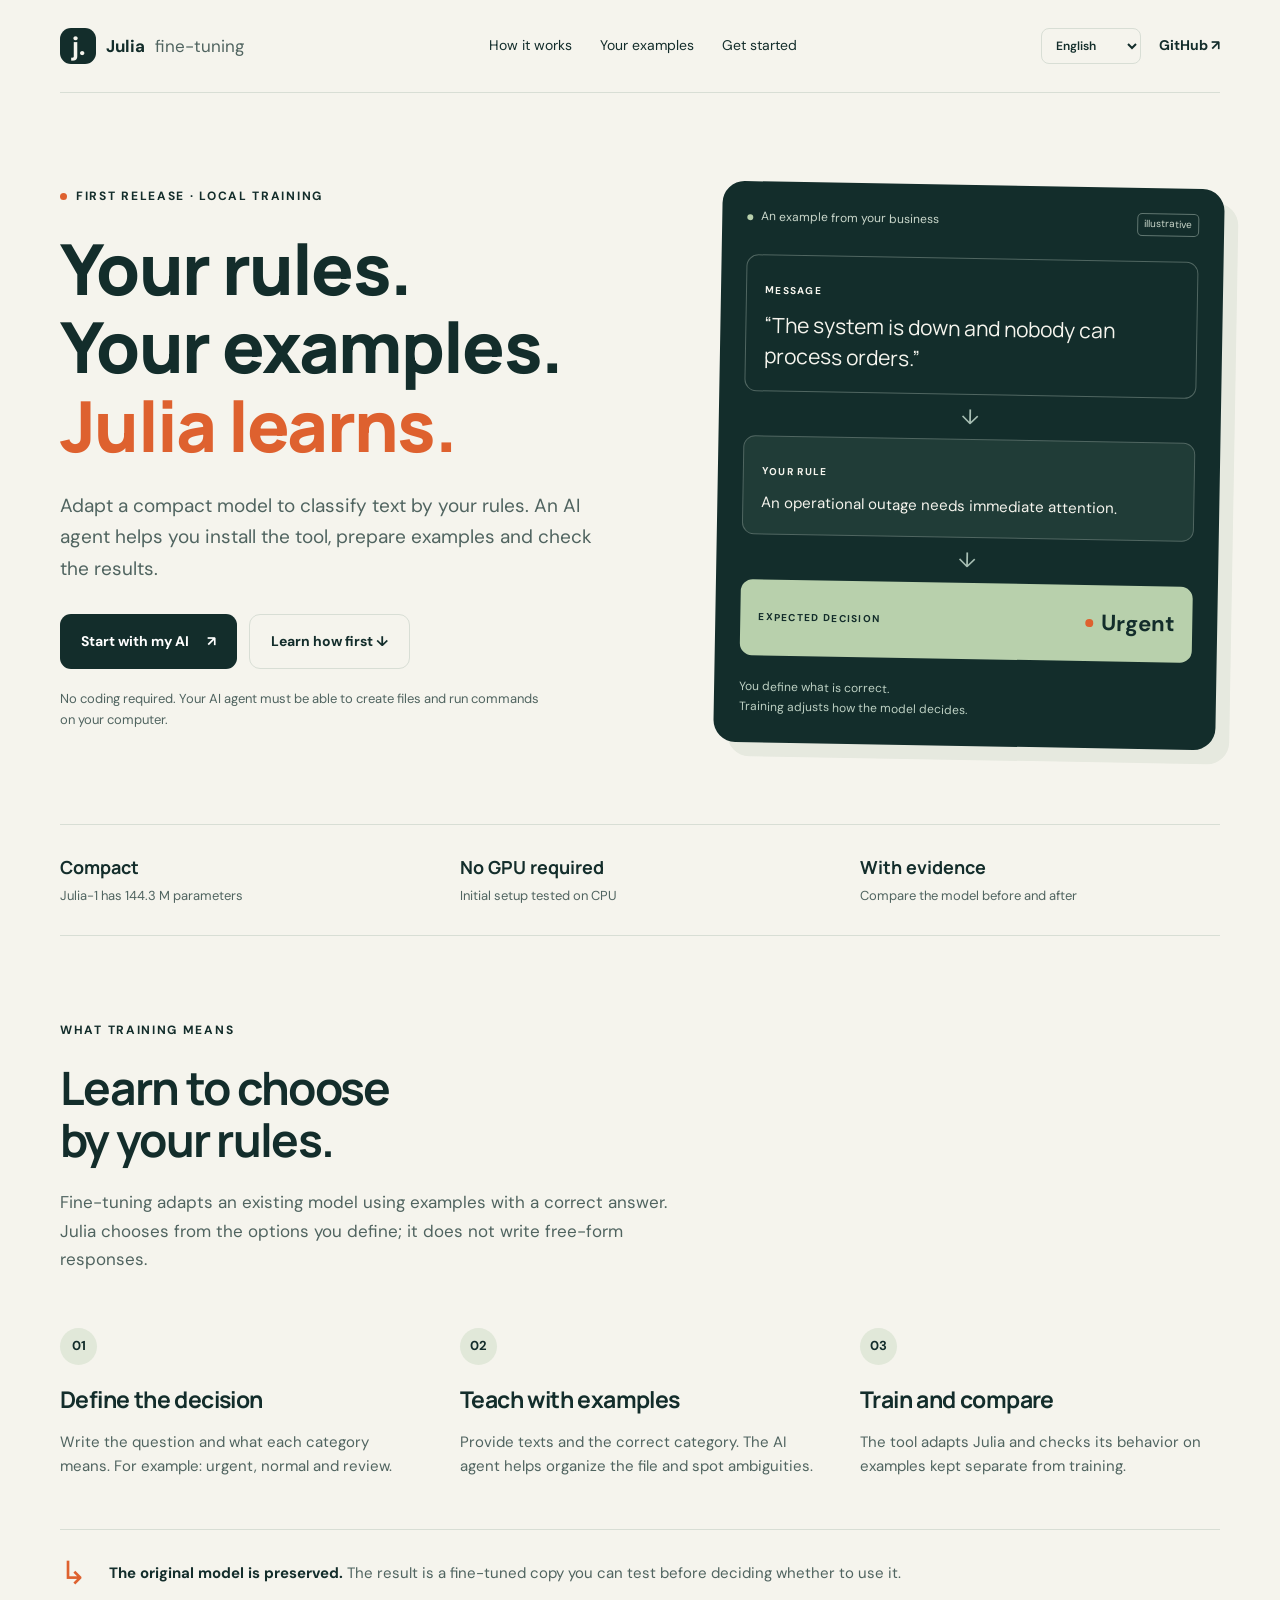
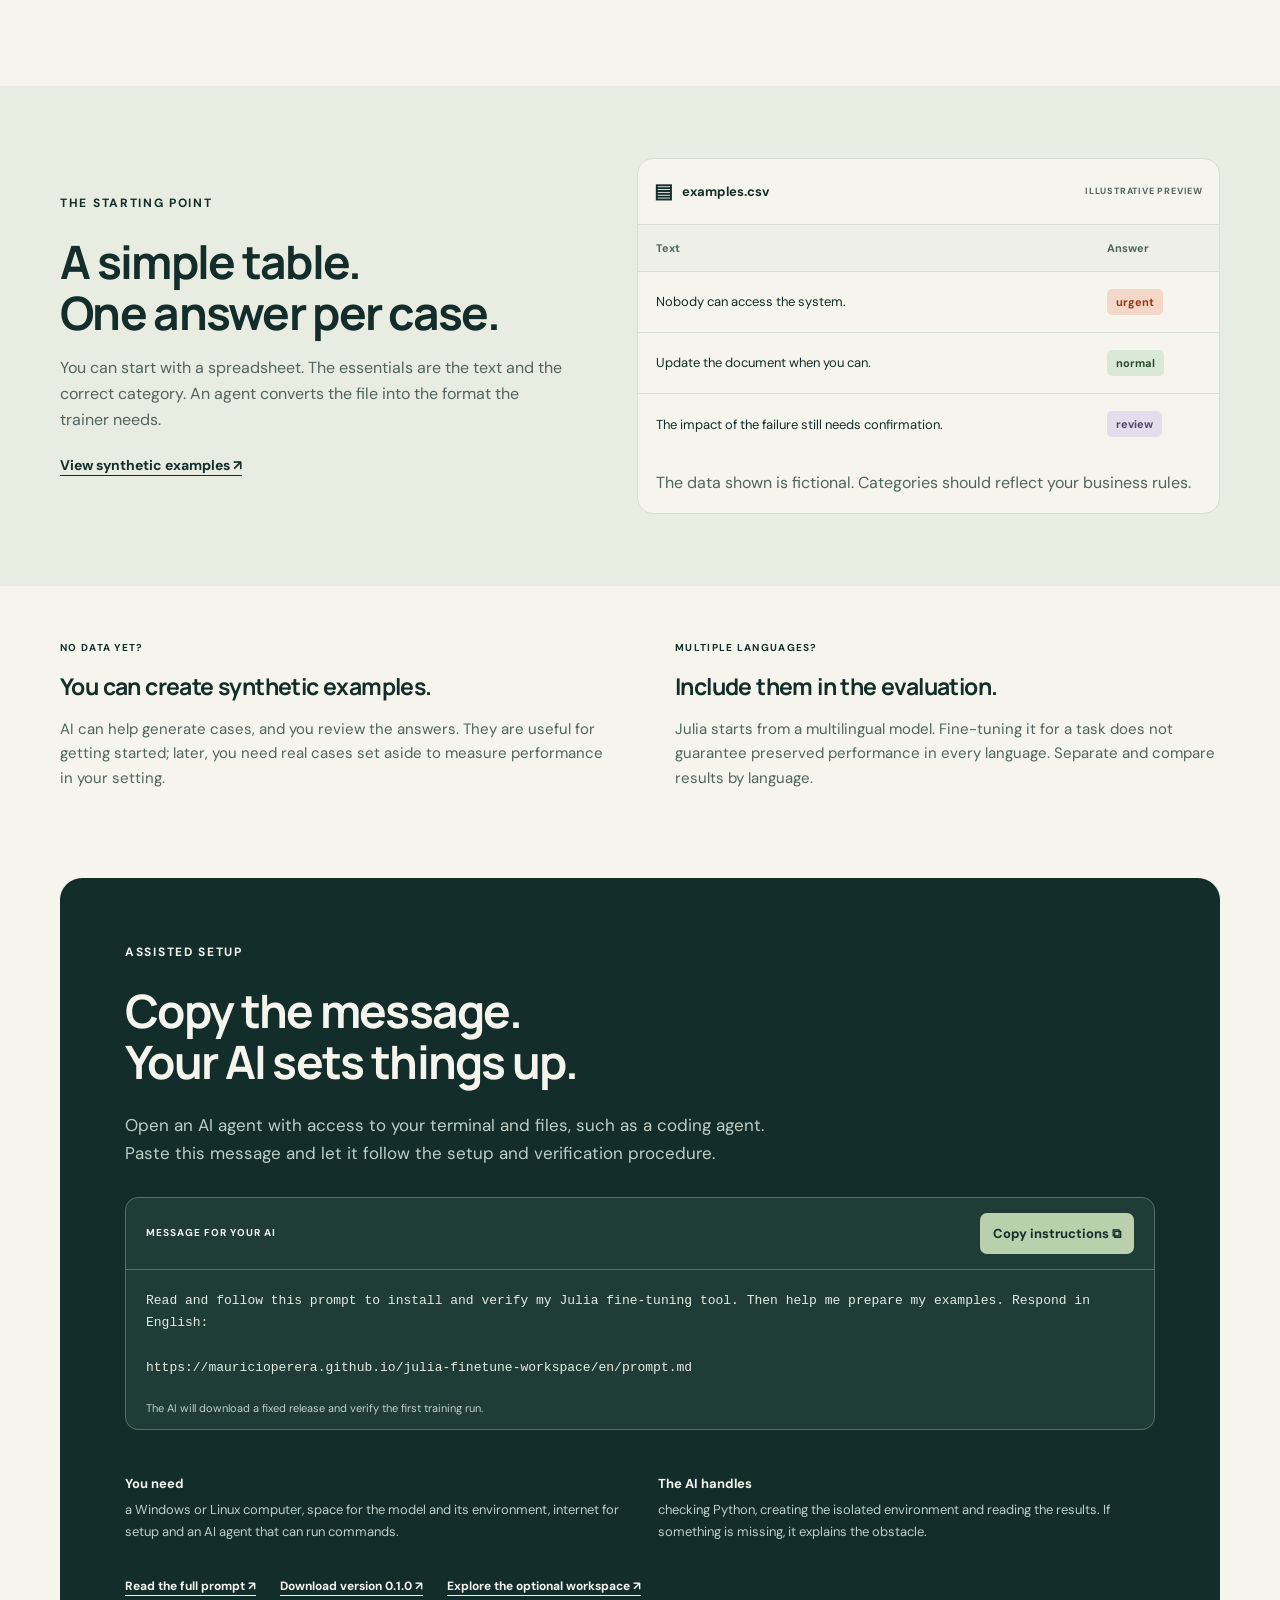
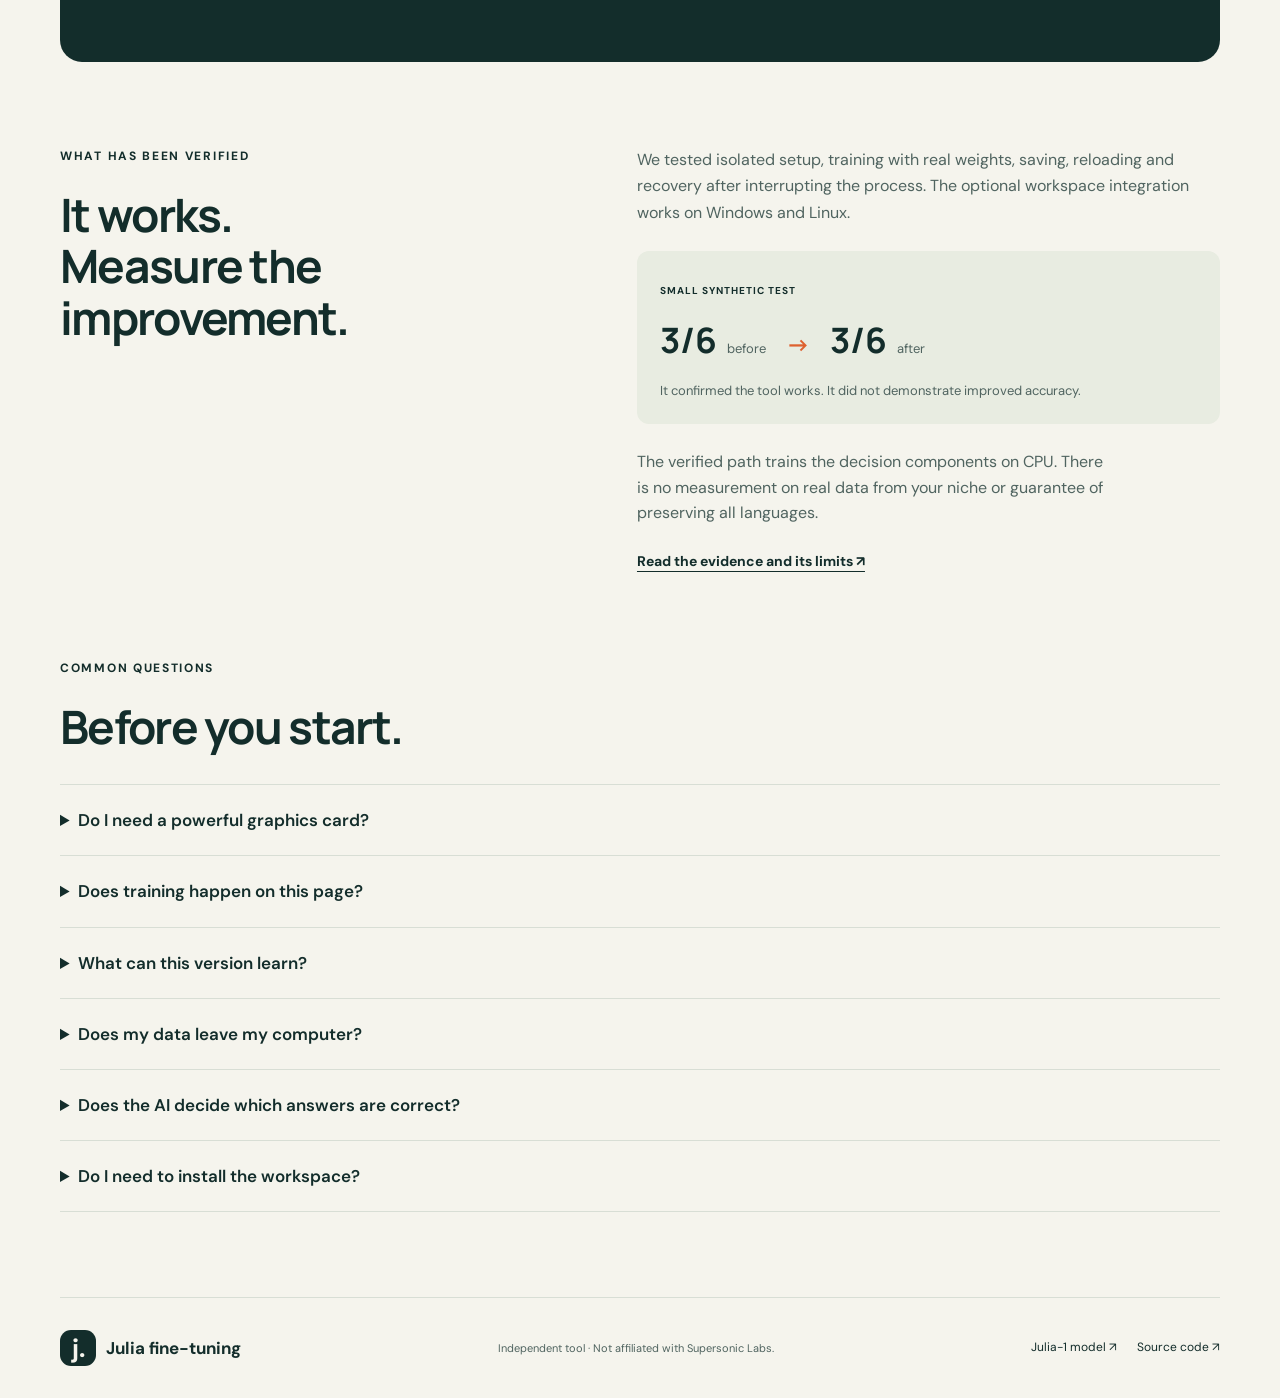
==== docs/en/index.html @ d07cdce4 "Add Spanish English and Portuguese guides" ====
<!doctype html>
<html lang="en">
<head>
  <meta charset="utf-8">
  <meta name="viewport" content="width=device-width,initial-scale=1">
  <meta name="description" content="Adapt Julia to your decisions with examples and AI assistance. A local fine-tuning tool for people without coding knowledge.">
  <meta name="theme-color" content="#132d2b">
  <meta property="og:title" content="Julia · teach your rules">
  <meta property="og:description" content="From your examples to a decision model. AI-assisted setup, local training and verifiable results.">
  <title>Julia Fine-tuning · Teach your rules</title>
  <link rel="stylesheet" href="../styles.css">
  <script src="../script.js" defer></script>
  <link rel="canonical" href="https://mauricioperera.github.io/julia-finetune-workspace/en/">
  <link rel="alternate" hreflang="es" href="https://mauricioperera.github.io/julia-finetune-workspace/">
  <link rel="alternate" hreflang="en" href="https://mauricioperera.github.io/julia-finetune-workspace/en/">
  <link rel="alternate" hreflang="pt" href="https://mauricioperera.github.io/julia-finetune-workspace/pt/">
  <link rel="alternate" hreflang="x-default" href="https://mauricioperera.github.io/julia-finetune-workspace/">
</head>
<body>
  <a class="skip" href="#contenido">Skip to content</a>
  <header class="shell topbar">
    <a class="brand" href="#"><span class="mark" aria-hidden="true">j.</span>Julia <span class="brand-sub">fine-tuning</span></a>
    <nav aria-label="Main navigation"><a href="#como">How it works</a><a href="#ejemplos">Your examples</a><a href="#empezar">Get started</a></nav>
    <div class="header-tools"><select class="language-switch" aria-label="Language"><option value="../">Español</option><option value="./" selected>English</option><option value="../pt/">Português</option></select><a class="repo" href="https://github.com/MauricioPerera/julia-finetune-workspace">GitHub ↗</a></div>
  </header>
  <main id="contenido">
    <section class="hero shell">
      <div class="hero-copy">
        <p class="eyebrow"><span></span> First release · local training</p>
        <h1>Your rules.<br>Your examples.<br><em>Julia learns.</em></h1>
        <p class="intro">Adapt a compact model to classify text by your rules. An AI agent helps you install the tool, prepare examples and check the results.</p>
        <div class="actions"><a class="button primary" href="#empezar">Start with my AI <span>↗</span></a><a class="button secondary" href="#como">Learn how first ↓</a></div>
        <p class="small-note">No coding required. Your AI agent must be able to create files and run commands on your computer.</p>
      </div>
      <div class="demo" aria-label="Illustrative classification example">
        <div class="demo-header"><span class="dot"></span> An example from your business <span class="tag">illustrative</span></div>
        <div class="message"><span class="mini-label">MESSAGE</span><p>“The system is down and nobody can process orders.”</p></div>
        <div class="connector" aria-hidden="true">↓</div>
        <div class="criteria"><span class="mini-label">YOUR RULE</span><p>An operational outage needs immediate attention.</p></div>
        <div class="connector" aria-hidden="true">↓</div>
        <div class="decision"><span class="mini-label">EXPECTED DECISION</span><strong><span></span>Urgent</strong></div>
        <div class="demo-footer">You define what is correct.<br>Training adjusts how the model decides.</div>
      </div>
    </section>
    <section class="factbar shell" aria-label="Features"><div><strong>Compact</strong><span>Julia-1 has 144.3 M parameters</span></div><div><strong>No GPU required</strong><span>Initial setup tested on CPU</span></div><div><strong>With evidence</strong><span>Compare the model before and after</span></div></section>
    <section class="section shell" id="como">
      <div class="section-heading"><p class="eyebrow">WHAT TRAINING MEANS</p><h2>Learn to choose<br>by your rules.</h2><p>Fine-tuning adapts an existing model using examples with a correct answer. Julia chooses from the options you define; it does not write free-form responses.</p></div>
      <div class="steps"><article><span class="step">01</span><h3>Define the decision</h3><p>Write the question and what each category means. For example: urgent, normal and review.</p></article><article><span class="step">02</span><h3>Teach with examples</h3><p>Provide texts and the correct category. The AI agent helps organize the file and spot ambiguities.</p></article><article><span class="step">03</span><h3>Train and compare</h3><p>The tool adapts Julia and checks its behavior on examples kept separate from training.</p></article></div>
      <div class="callout"><span aria-hidden="true">↳</span><p><strong>The original model is preserved.</strong> The result is a fine-tuned copy you can test before deciding whether to use it.</p></div>
    </section>
    <section class="dataset-section" id="ejemplos"><div class="shell dataset-grid">
      <div><p class="eyebrow">THE STARTING POINT</p><h2>A simple table.<br>One answer per case.</h2><p>You can start with a spreadsheet. The essentials are the text and the correct category. An agent converts the file into the format the trainer needs.</p><a class="text-link" href="https://github.com/MauricioPerera/julia-finetune-workspace/blob/main/examples/synthetic.csv">View synthetic examples ↗</a></div>
      <div class="table-card"><div class="table-top"><span class="file-icon" aria-hidden="true">▤</span> examples.csv <span>ILLUSTRATIVE PREVIEW</span></div><div class="table-scroll"><table><caption class="sr-only">Fictional examples and expected categories</caption><thead><tr><th scope="col">Text</th><th scope="col">Answer</th></tr></thead><tbody><tr><td>Nobody can access the system.</td><td><span class="pill urgent">urgent</span></td></tr><tr><td>Update the document when you can.</td><td><span class="pill normal">normal</span></td></tr><tr><td>The impact of the failure still needs confirmation.</td><td><span class="pill review">review</span></td></tr></tbody></table></div><p>The data shown is fictional. Categories should reflect your business rules.</p></div>
    </div></section>
    <section class="section shell data-details"><article><span class="mini-label">NO DATA YET?</span><h3>You can create synthetic examples.</h3><p>AI can help generate cases, and you review the answers. They are useful for getting started; later, you need real cases set aside to measure performance in your setting.</p></article><article><span class="mini-label">MULTIPLE LANGUAGES?</span><h3>Include them in the evaluation.</h3><p>Julia starts from a multilingual model. Fine-tuning it for a task does not guarantee preserved performance in every language. Separate and compare results by language.</p></article></section>
    <section class="start-section shell" id="empezar">
      <div class="section-heading"><p class="eyebrow">ASSISTED SETUP</p><h2>Copy the message.<br>Your AI sets things up.</h2><p>Open an AI agent with access to your terminal and files, such as a coding agent. Paste this message and let it follow the setup and verification procedure.</p></div>
      <div class="prompt-card"><div class="prompt-top"><span>MESSAGE FOR YOUR AI</span><button id="copy-prompt" type="button">Copy instructions <span aria-hidden="true">⧉</span></button></div><pre id="agent-prompt">Read and follow this prompt to install and verify my Julia fine-tuning tool. Then help me prepare my examples. Respond in English:

https://mauricioperera.github.io/julia-finetune-workspace/en/prompt.md</pre><p id="copy-status" role="status" aria-live="polite">The AI will download a fixed release and verify the first training run.</p></div>
      <div class="requirements"><p><strong>You need</strong> a Windows or Linux computer, space for the model and its environment, internet for setup and an AI agent that can run commands.</p><p><strong>The AI handles</strong> checking Python, creating the isolated environment and reading the results. If something is missing, it explains the obstacle.</p></div>
      <div class="start-links"><a class="text-link" href="prompt.md">Read the full prompt ↗</a><a class="text-link" href="https://github.com/MauricioPerera/julia-finetune-workspace/releases/tag/v0.1.0">Download version 0.1.0 ↗</a><a class="text-link" href="https://mauricioperera.github.io/portable-agent-workspace-template/">Explore the optional workspace ↗</a></div>
    </section>
    <section class="section shell evidence-section">
      <div><p class="eyebrow">WHAT HAS BEEN VERIFIED</p><h2>It works.<br>Measure the improvement.</h2></div>
      <div class="evidence-copy"><p>We tested isolated setup, training with real weights, saving, reloading and recovery after interrupting the process. The optional workspace integration works on Windows and Linux.</p><div class="result"><span>SMALL SYNTHETIC TEST</span><strong>3/6 <small>before</small><span aria-hidden="true">→</span>3/6 <small>after</small></strong><p>It confirmed the tool works. It did not demonstrate improved accuracy.</p></div><p class="small-note">The verified path trains the decision components on CPU. There is no measurement on real data from your niche or guarantee of preserving all languages.</p><a class="text-link" href="verification.md">Read the evidence and its limits ↗</a></div>
    </section>
    <section class="section shell faq"><p class="eyebrow">COMMON QUESTIONS</p><h2>Before you start.</h2><details><summary>Do I need a powerful graphics card?</summary><p>Not for the initial setup: CPU training has been tested. Time and memory requirements depend on dataset size and text length. The agent will check the available resources.</p></details><details><summary>Does training happen on this page?</summary><p>No. This page explains the process and provides instructions. Training runs on your computer using Python and PyTorch.</p></details><details><summary>What can this version learn?</summary><p>Selection decisions: classifying text into categories you define, such as priority or the responsible department. It does not turn Julia into a chatbot or add free-form text generation.</p></details><details><summary>Does my data leave my computer?</summary><p>The trainer runs locally and does not send examples to a training API. If your AI assistant is an external service and you give it file access, how that data is handled depends on that service.</p></details><details><summary>Does the AI decide which answers are correct?</summary><p>It can suggest examples and flag inconsistencies. Rules and labels must reflect your decisions. An invented or ambiguous answer can teach the wrong behavior.</p></details><details><summary>Do I need to install the workspace?</summary><p>It is optional. The tool works on its own. The workspace stores instructions, procedures and evidence so another AI session can continue the work.</p></details></section>
  </main>
  <footer class="shell"><a class="brand" href="#"><span class="mark" aria-hidden="true">j.</span>Julia fine-tuning</a><p>Independent tool · Not affiliated with Supersonic Labs.</p><div><a href="https://huggingface.co/SupersonicLabs/Julia-1">Julia-1 model ↗</a><a href="https://github.com/MauricioPerera/julia-finetune-workspace">Source code ↗</a></div></footer>
</body>
</html>
---- docs/styles.css ----
@import url('https://fonts.googleapis.com/css2?family=DM+Sans:wght@400;500;600;700&family=Manrope:wght@400;500;600;700;800&display=swap');
:root{--paper:#f5f4ed;--ink:#132d2b;--muted:#506460;--line:#d8ded5;--orange:#de612f;--green:#b8d0ac;--white:#fff;--radius:22px}*{box-sizing:border-box}html{scroll-behavior:smooth;scroll-padding-top:30px}body{margin:0;background:var(--paper);color:var(--ink);font-family:'DM Sans',sans-serif;font-size:17px;line-height:1.65}a{color:inherit}button{font:inherit}.shell{width:min(1160px,calc(100% - 64px));margin-inline:auto}.topbar{display:flex;align-items:center;justify-content:space-between;padding:28px 0;border-bottom:1px solid var(--line);gap:20px}.brand{display:flex;align-items:center;gap:10px;font-weight:700;text-decoration:none;white-space:nowrap}.mark{display:grid;place-items:center;width:36px;height:36px;background:var(--ink);color:var(--paper);border-radius:11px;font-size:26px;line-height:1}.brand-sub{font-weight:400;color:var(--muted)}nav{display:flex;gap:28px;font-size:14px}nav a,.repo,footer a{text-decoration:none}.repo{font-size:14px;font-weight:700}a:hover{text-decoration:underline}.hero{display:grid;grid-template-columns:1.15fr 1fr;gap:80px;align-items:center;padding:92px 0 78px}.eyebrow{font-size:12px;font-weight:700;letter-spacing:1.7px;text-transform:uppercase;display:flex;align-items:center;gap:9px;margin:0 0 22px}.eyebrow span{height:7px;width:7px;border-radius:50%;background:var(--orange)}h1,h2,h3{font-family:'Manrope',sans-serif;letter-spacing:-1.7px;line-height:1.12;margin:0}h1{font-size:clamp(44px,5.5vw,72px);font-weight:800}h1 em{font-style:normal;color:var(--orange)}h2{font-size:clamp(32px,4vw,46px);font-weight:700}h3{font-size:23px;letter-spacing:-.6px;line-height:1.3}.intro{font-size:19px;max-width:550px;color:var(--muted);margin:25px 0 30px}.actions{display:flex;gap:12px;flex-wrap:wrap}.button{display:flex;align-items:center;justify-content:center;gap:18px;padding:15px 21px;border-radius:11px;text-decoration:none;font-size:14px;font-weight:700}.button:hover{text-decoration:none;transform:translateY(-2px)}.primary{background:var(--ink);color:var(--white)}.secondary{border:1px solid var(--line)}.small-note{font-size:13px;line-height:1.6;color:var(--muted);max-width:480px;margin-top:20px}.demo{background:var(--ink);color:var(--paper);padding:25px;border-radius:var(--radius);box-shadow:14px 14px 0 #e6e9df;transform:rotate(1deg)}.demo-header{display:flex;align-items:center;gap:8px;font-size:12px;color:#cad7cb;margin-bottom:25px}.dot{height:6px;width:6px;background:var(--green);border-radius:50%}.tag{margin-left:auto;border:1px solid #607670;border-radius:5px;padding:2px 6px;font-size:10px}.message,.criteria{border:1px solid #506661;border-radius:12px;padding:18px}.message p,.criteria p{margin:8px 0 0}.message p{font-family:Manrope,sans-serif;font-size:21px;line-height:1.5}.criteria{background:#203c37}.criteria p{font-size:15px}.mini-label{font-size:10px;font-weight:700;letter-spacing:1.3px}.connector{font-size:21px;text-align:center;padding:5px;color:#a8bfb4}.decision{display:flex;align-items:center;justify-content:space-between;background:var(--green);color:var(--ink);border-radius:12px;padding:20px 18px}.decision strong{display:flex;align-items:center;gap:8px;font-size:22px}.decision strong span{width:8px;height:8px;background:var(--orange);border-radius:50%}.demo-footer{font-size:12px;color:#bdd0c3;margin:22px 0 0;line-height:1.65}.factbar{border-block:1px solid var(--line);display:grid;grid-template-columns:repeat(3,1fr);padding:28px 0;gap:40px}.factbar strong,.factbar span{display:block}.factbar strong{font-family:Manrope,sans-serif;font-size:18px}.factbar span{color:var(--muted);font-size:13px;margin-top:3px}.section{padding:85px 0}.section-heading{max-width:640px}.section-heading>p:not(.eyebrow){color:var(--muted);margin:23px 0 0}.steps{display:grid;grid-template-columns:repeat(3,1fr);gap:40px;margin-top:55px}.step{font-size:13px;background:#e1e8d9;border-radius:50%;width:37px;height:37px;display:grid;place-items:center;margin-bottom:20px;font-weight:700}.steps p{font-size:15px;color:var(--muted)}.callout{border-top:1px solid var(--line);display:flex;align-items:center;gap:22px;margin-top:35px;padding-top:16px;font-size:15px}.callout>span{font-size:32px;color:var(--orange)}.callout p{color:var(--muted)}.callout strong{color:var(--ink)}.dataset-section{background:#e8ece1;padding:72px 0}.dataset-grid{display:grid;grid-template-columns:1fr 1.15fr;gap:70px;align-items:center}.dataset-grid>div>p:not(.eyebrow){font-size:16px;color:var(--muted)}.text-link{font-size:14px;font-weight:700;text-underline-offset:5px}.table-card{background:var(--paper);border:1px solid var(--line);border-radius:16px;overflow:hidden}.table-top{display:flex;align-items:center;gap:9px;border-bottom:1px solid var(--line);padding:16px;font-size:13px;font-weight:700}.table-top>span:last-child{margin-left:auto;font-size:9px;letter-spacing:.8px;color:var(--muted)}.file-icon{font-size:20px}.table-scroll{overflow:auto}table{border-collapse:collapse;width:100%;font-size:13px;text-align:left}th{color:var(--muted);font-size:11px;padding:14px 18px;background:#eef0e7}td{padding:17px 18px;border-top:1px solid var(--line)}.pill{padding:4px 9px;border-radius:5px;font-size:11px;font-weight:700;display:inline-block}.urgent{background:#f4d7c9;color:#913810}.normal{background:#dae9d6;color:#284b2d}.review{background:#e4ddee;color:#564368}.table-card>p{padding:0 18px;font-size:11px;color:var(--muted)}.data-details{display:grid;grid-template-columns:1fr 1fr;gap:70px;padding-top:45px;padding-bottom:72px}.data-details h3{margin-top:13px}.data-details p{font-size:15px;color:var(--muted)}.start-section{background:var(--ink);color:var(--paper);padding:65px;border-radius:var(--radius)}.start-section .section-heading>p:not(.eyebrow){color:#bdcfc5}.prompt-card{margin:30px 0;background:#203c37;border:1px solid #5a7065;border-radius:13px;overflow:hidden}.prompt-top{display:flex;justify-content:space-between;align-items:center;border-bottom:1px solid #5a7065;padding:15px 20px;gap:15px}.prompt-top>span{font-size:10px;font-weight:700;letter-spacing:1px}.prompt-top button{border:0;background:var(--green);color:var(--ink);padding:10px 13px;border-radius:7px;font-size:13px;font-weight:700;cursor:pointer}pre{white-space:pre-wrap;overflow-wrap:anywhere;font-size:13px;line-height:1.7;padding:20px;margin:0;color:#e2ece0}#copy-status{font-size:11px;color:#bfd0c4;padding:0 20px 12px;margin:0}.requirements{display:grid;grid-template-columns:1fr 1fr;gap:35px;font-size:13px;color:#bdcfc5}.requirements strong{color:var(--paper);display:block;margin-bottom:5px}.start-links{display:flex;gap:24px;flex-wrap:wrap;margin-top:22px}.start-links a{font-size:12px}.evidence-section{display:grid;grid-template-columns:1fr 1.15fr;gap:70px}.evidence-copy>p{margin:0 0 20px;color:var(--muted);font-size:16px}.result{background:#e8ece1;border-radius:12px;padding:23px;margin:25px 0}.result>span{font-size:10px;font-weight:700;letter-spacing:1px}.result strong{display:flex;align-items:baseline;gap:10px;font-family:Manrope,sans-serif;font-size:35px;margin:10px 0}.result small{font:13px 'DM Sans',sans-serif;color:var(--muted)}.result strong span{font-size:24px;color:var(--orange);margin:0 10px}.result p{font-size:13px;margin:0;color:var(--muted)}.faq{padding-top:0}.faq h2{margin-bottom:32px}.faq details{border-top:1px solid var(--line);padding:21px 0}.faq details:last-child{border-bottom:1px solid var(--line)}summary{cursor:pointer;font-size:17px;font-weight:600}details p{font-size:15px;color:var(--muted);max-width:800px;margin-bottom:0}footer{display:flex;justify-content:space-between;align-items:center;border-top:1px solid var(--line);gap:20px;padding:30px 0}footer p{font-size:11px;color:var(--muted)}footer>div{display:flex;gap:20px;font-size:12px}.skip{position:absolute;left:20px;top:-80px;background:var(--ink);color:white;padding:10px;z-index:10}.skip:focus{top:10px}.sr-only{position:absolute;width:1px;height:1px;padding:0;overflow:hidden;clip:rect(0,0,0,0);white-space:nowrap}a:focus-visible,button:focus-visible,summary:focus-visible{outline:3px solid var(--orange);outline-offset:5px}@media(max-width:900px){.hero{gap:40px}.brand-sub{display:none}nav{gap:15px}.start-section{padding:40px}.dataset-grid,.evidence-section{gap:35px}.hero{padding-top:65px}h1{font-size:54px}.demo{padding:20px}.message p{font-size:18px}}@media(max-width:650px){.shell{width:calc(100% - 36px)}.topbar{padding:20px 0}nav{display:none}.hero{grid-template-columns:1fr;gap:45px;padding:48px 0 52px}h1{font-size:54px}.intro{font-size:17px}.demo{transform:none;margin-right:8px}.factbar{gap:14px;grid-template-columns:1fr;padding:22px 0}.factbar div{display:flex;justify-content:space-between;gap:12px}.factbar strong{font-size:14px}.factbar span{font-size:11px;margin:0}.section{padding:55px 0}.steps{grid-template-columns:1fr;gap:24px;margin-top:35px}.steps article{display:grid;grid-template-columns:40px 1fr;gap:0 16px}.step{grid-row:span 2;margin:0}.steps h3{font-size:21px}.steps p{grid-column:2;margin:10px 0 0}.dataset-grid,.data-details,.evidence-section{grid-template-columns:1fr;gap:30px}.dataset-section{padding:45px 0}.data-details{padding:35px 0 48px}.start-section{padding:32px 22px}.requirements{grid-template-columns:1fr;gap:0}.prompt-top{align-items:flex-start;flex-direction:column}.prompt-top button{width:100%;text-align:center}.start-links{gap:15px}.evidence-section{padding:55px 0}.faq{padding-top:0}footer{align-items:flex-start;flex-direction:column;gap:12px}footer p{margin:0}.callout{align-items:flex-start}.callout>span{padding-top:10px}.small-note{font-size:12px}}@media(prefers-reduced-motion:reduce){html{scroll-behavior:auto}.button:hover{transform:none}}
.header-tools{display:flex;align-items:center;gap:18px}.language-switch{font:600 12px "DM Sans",sans-serif;color:var(--ink);background:transparent;border:1px solid var(--line);border-radius:8px;padding:8px 10px;cursor:pointer}.language-switch:focus-visible{outline:3px solid var(--orange);outline-offset:3px}@media(max-width:900px){.topbar{flex-wrap:wrap}nav{order:3;width:100%;justify-content:center}.header-tools{margin-left:auto}}@media(max-width:650px){.header-tools{gap:8px}.repo{font-size:11px}.language-switch{padding:7px 5px;font-size:11px}nav{display:none}}
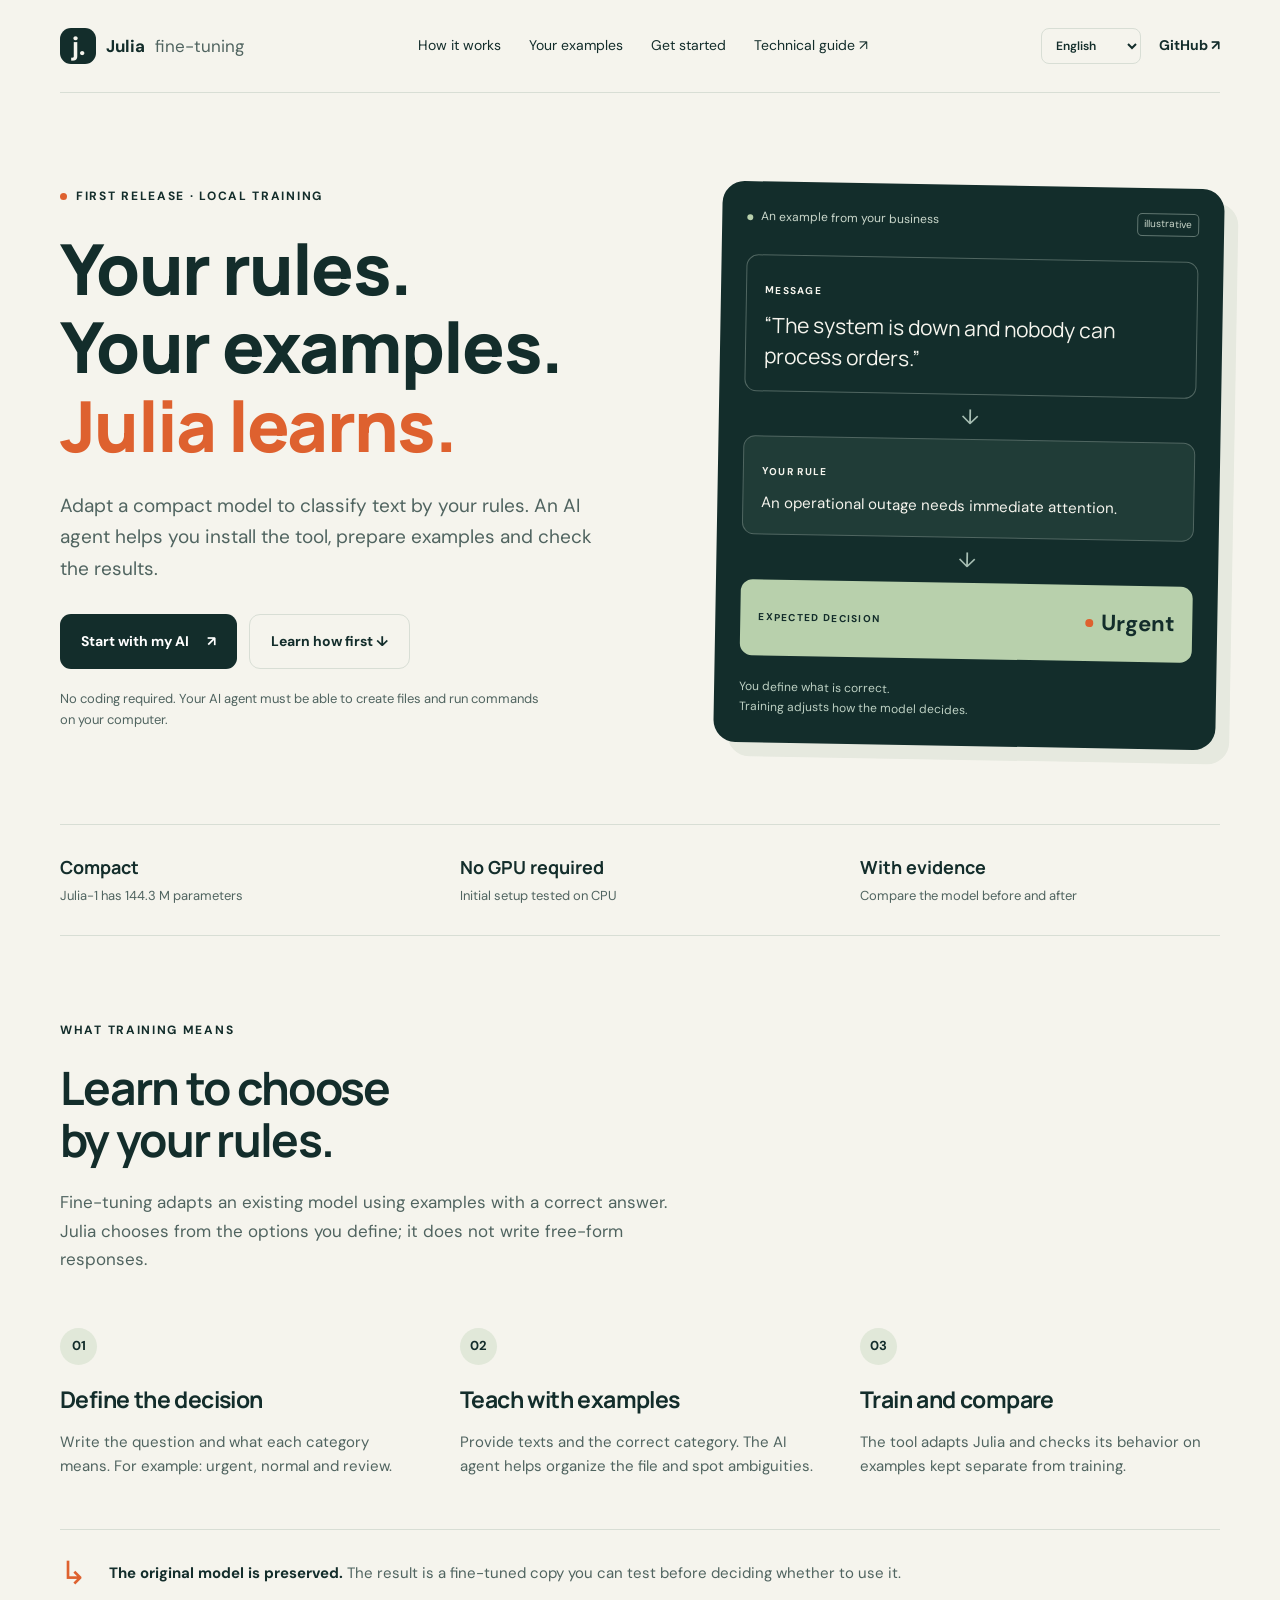
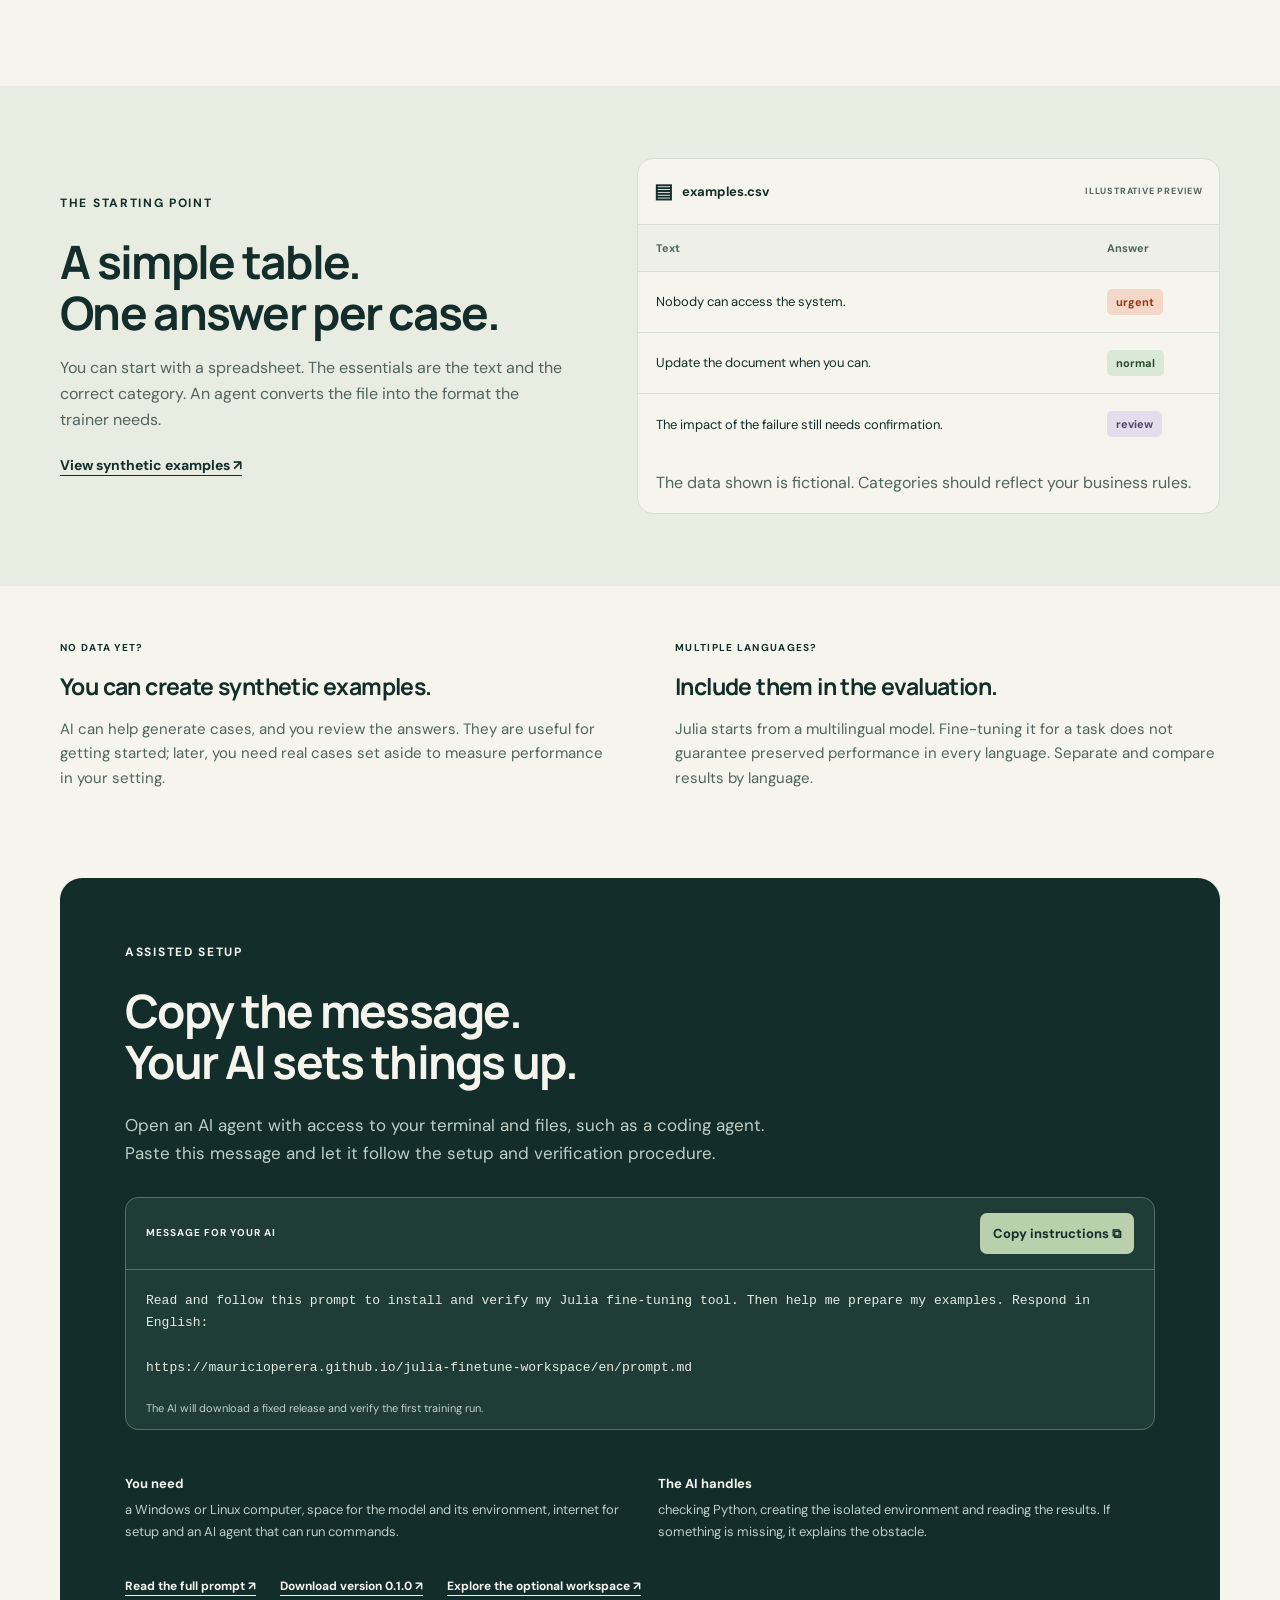
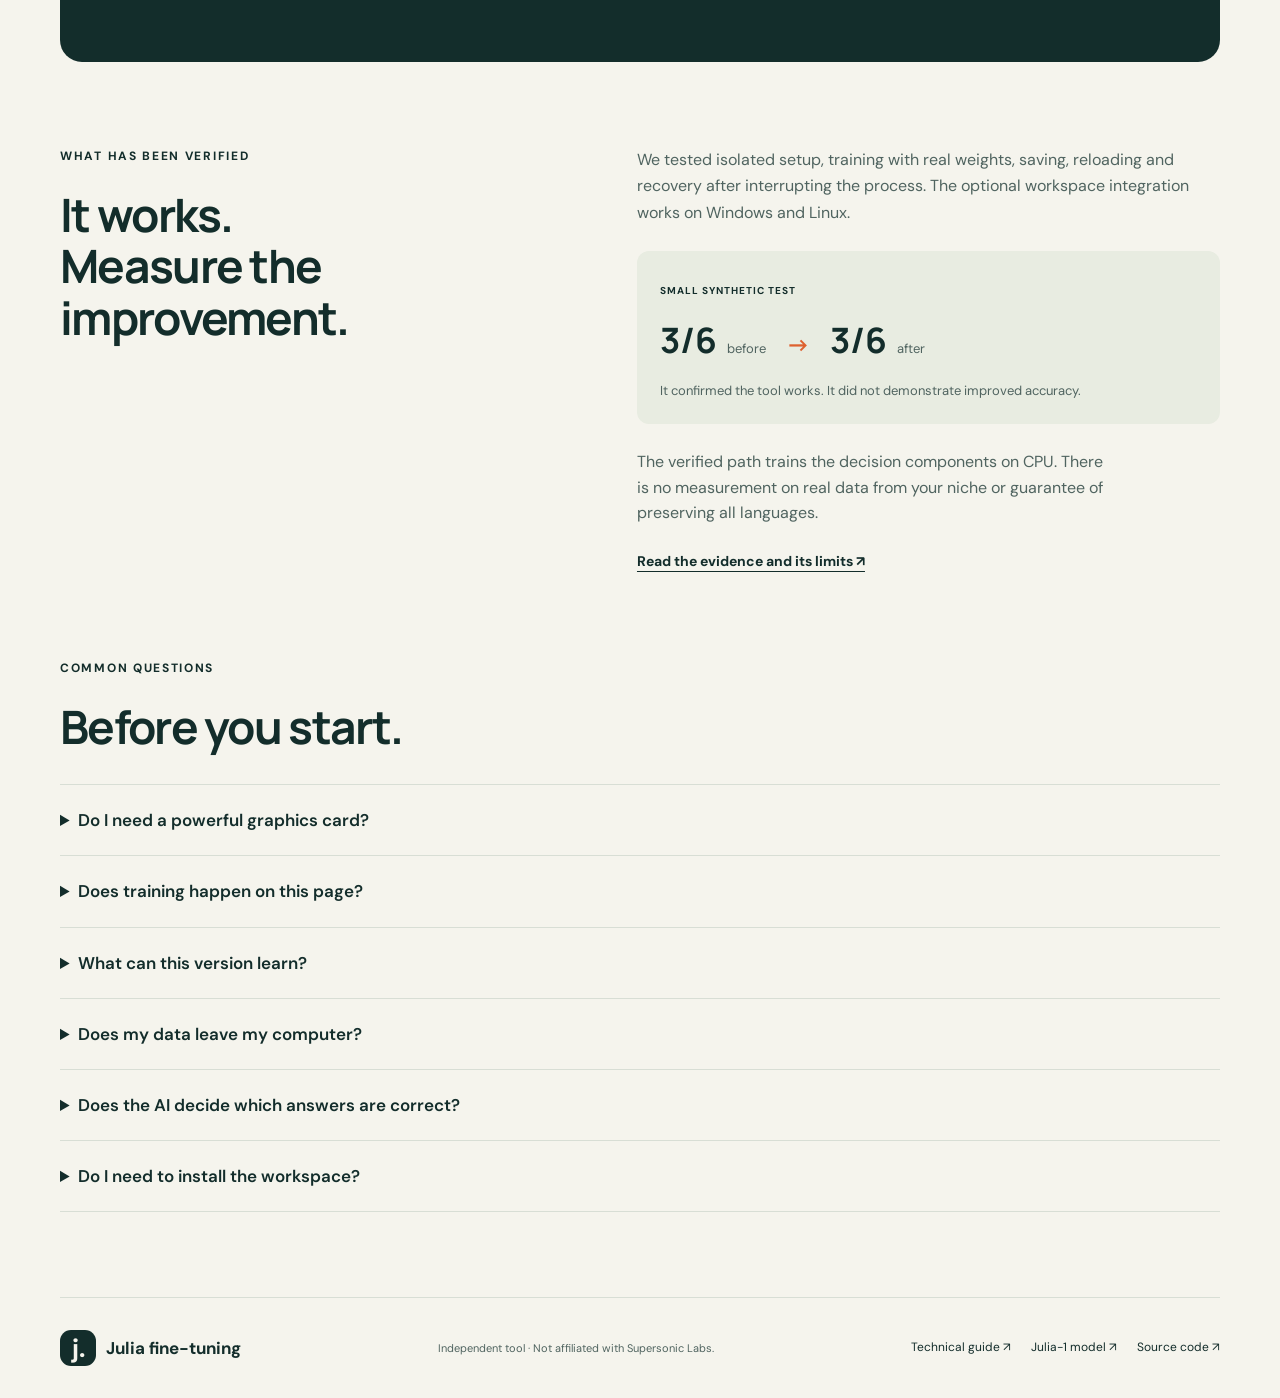
==== commit 8286e5fc: "Add multilingual technical documentation pages" ====
--- a/docs/en/index.html
+++ b/docs/en/index.html
@@ -20,7 +20,7 @@
   <a class="skip" href="#contenido">Skip to content</a>
   <header class="shell topbar">
     <a class="brand" href="#"><span class="mark" aria-hidden="true">j.</span>Julia <span class="brand-sub">fine-tuning</span></a>
-    <nav aria-label="Main navigation"><a href="#como">How it works</a><a href="#ejemplos">Your examples</a><a href="#empezar">Get started</a></nav>
+    <nav aria-label="Main navigation"><a href="#como">How it works</a><a href="#ejemplos">Your examples</a><a href="#empezar">Get started</a><a href="technical.html">Technical guide ↗</a></nav>
     <div class="header-tools"><select class="language-switch" aria-label="Language"><option value="../">Español</option><option value="./" selected>English</option><option value="../pt/">Português</option></select><a class="repo" href="https://github.com/MauricioPerera/julia-finetune-workspace">GitHub ↗</a></div>
   </header>
   <main id="contenido">
@@ -67,6 +67,6 @@
     </section>
     <section class="section shell faq"><p class="eyebrow">COMMON QUESTIONS</p><h2>Before you start.</h2><details><summary>Do I need a powerful graphics card?</summary><p>Not for the initial setup: CPU training has been tested. Time and memory requirements depend on dataset size and text length. The agent will check the available resources.</p></details><details><summary>Does training happen on this page?</summary><p>No. This page explains the process and provides instructions. Training runs on your computer using Python and PyTorch.</p></details><details><summary>What can this version learn?</summary><p>Selection decisions: classifying text into categories you define, such as priority or the responsible department. It does not turn Julia into a chatbot or add free-form text generation.</p></details><details><summary>Does my data leave my computer?</summary><p>The trainer runs locally and does not send examples to a training API. If your AI assistant is an external service and you give it file access, how that data is handled depends on that service.</p></details><details><summary>Does the AI decide which answers are correct?</summary><p>It can suggest examples and flag inconsistencies. Rules and labels must reflect your decisions. An invented or ambiguous answer can teach the wrong behavior.</p></details><details><summary>Do I need to install the workspace?</summary><p>It is optional. The tool works on its own. The workspace stores instructions, procedures and evidence so another AI session can continue the work.</p></details></section>
   </main>
-  <footer class="shell"><a class="brand" href="#"><span class="mark" aria-hidden="true">j.</span>Julia fine-tuning</a><p>Independent tool · Not affiliated with Supersonic Labs.</p><div><a href="https://huggingface.co/SupersonicLabs/Julia-1">Julia-1 model ↗</a><a href="https://github.com/MauricioPerera/julia-finetune-workspace">Source code ↗</a></div></footer>
+  <footer class="shell"><a class="brand" href="#"><span class="mark" aria-hidden="true">j.</span>Julia fine-tuning</a><p>Independent tool · Not affiliated with Supersonic Labs.</p><div><a href="technical.html">Technical guide ↗</a><a href="https://huggingface.co/SupersonicLabs/Julia-1">Julia-1 model ↗</a><a href="https://github.com/MauricioPerera/julia-finetune-workspace">Source code ↗</a></div></footer>
 </body>
 </html>
--- a/docs/styles.css
+++ b/docs/styles.css
@@ -1,3 +1,29 @@
 @import url('https://fonts.googleapis.com/css2?family=DM+Sans:wght@400;500;600;700&family=Manrope:wght@400;500;600;700;800&display=swap');
 :root{--paper:#f5f4ed;--ink:#132d2b;--muted:#506460;--line:#d8ded5;--orange:#de612f;--green:#b8d0ac;--white:#fff;--radius:22px}*{box-sizing:border-box}html{scroll-behavior:smooth;scroll-padding-top:30px}body{margin:0;background:var(--paper);color:var(--ink);font-family:'DM Sans',sans-serif;font-size:17px;line-height:1.65}a{color:inherit}button{font:inherit}.shell{width:min(1160px,calc(100% - 64px));margin-inline:auto}.topbar{display:flex;align-items:center;justify-content:space-between;padding:28px 0;border-bottom:1px solid var(--line);gap:20px}.brand{display:flex;align-items:center;gap:10px;font-weight:700;text-decoration:none;white-space:nowrap}.mark{display:grid;place-items:center;width:36px;height:36px;background:var(--ink);color:var(--paper);border-radius:11px;font-size:26px;line-height:1}.brand-sub{font-weight:400;color:var(--muted)}nav{display:flex;gap:28px;font-size:14px}nav a,.repo,footer a{text-decoration:none}.repo{font-size:14px;font-weight:700}a:hover{text-decoration:underline}.hero{display:grid;grid-template-columns:1.15fr 1fr;gap:80px;align-items:center;padding:92px 0 78px}.eyebrow{font-size:12px;font-weight:700;letter-spacing:1.7px;text-transform:uppercase;display:flex;align-items:center;gap:9px;margin:0 0 22px}.eyebrow span{height:7px;width:7px;border-radius:50%;background:var(--orange)}h1,h2,h3{font-family:'Manrope',sans-serif;letter-spacing:-1.7px;line-height:1.12;margin:0}h1{font-size:clamp(44px,5.5vw,72px);font-weight:800}h1 em{font-style:normal;color:var(--orange)}h2{font-size:clamp(32px,4vw,46px);font-weight:700}h3{font-size:23px;letter-spacing:-.6px;line-height:1.3}.intro{font-size:19px;max-width:550px;color:var(--muted);margin:25px 0 30px}.actions{display:flex;gap:12px;flex-wrap:wrap}.button{display:flex;align-items:center;justify-content:center;gap:18px;padding:15px 21px;border-radius:11px;text-decoration:none;font-size:14px;font-weight:700}.button:hover{text-decoration:none;transform:translateY(-2px)}.primary{background:var(--ink);color:var(--white)}.secondary{border:1px solid var(--line)}.small-note{font-size:13px;line-height:1.6;color:var(--muted);max-width:480px;margin-top:20px}.demo{background:var(--ink);color:var(--paper);padding:25px;border-radius:var(--radius);box-shadow:14px 14px 0 #e6e9df;transform:rotate(1deg)}.demo-header{display:flex;align-items:center;gap:8px;font-size:12px;color:#cad7cb;margin-bottom:25px}.dot{height:6px;width:6px;background:var(--green);border-radius:50%}.tag{margin-left:auto;border:1px solid #607670;border-radius:5px;padding:2px 6px;font-size:10px}.message,.criteria{border:1px solid #506661;border-radius:12px;padding:18px}.message p,.criteria p{margin:8px 0 0}.message p{font-family:Manrope,sans-serif;font-size:21px;line-height:1.5}.criteria{background:#203c37}.criteria p{font-size:15px}.mini-label{font-size:10px;font-weight:700;letter-spacing:1.3px}.connector{font-size:21px;text-align:center;padding:5px;color:#a8bfb4}.decision{display:flex;align-items:center;justify-content:space-between;background:var(--green);color:var(--ink);border-radius:12px;padding:20px 18px}.decision strong{display:flex;align-items:center;gap:8px;font-size:22px}.decision strong span{width:8px;height:8px;background:var(--orange);border-radius:50%}.demo-footer{font-size:12px;color:#bdd0c3;margin:22px 0 0;line-height:1.65}.factbar{border-block:1px solid var(--line);display:grid;grid-template-columns:repeat(3,1fr);padding:28px 0;gap:40px}.factbar strong,.factbar span{display:block}.factbar strong{font-family:Manrope,sans-serif;font-size:18px}.factbar span{color:var(--muted);font-size:13px;margin-top:3px}.section{padding:85px 0}.section-heading{max-width:640px}.section-heading>p:not(.eyebrow){color:var(--muted);margin:23px 0 0}.steps{display:grid;grid-template-columns:repeat(3,1fr);gap:40px;margin-top:55px}.step{font-size:13px;background:#e1e8d9;border-radius:50%;width:37px;height:37px;display:grid;place-items:center;margin-bottom:20px;font-weight:700}.steps p{font-size:15px;color:var(--muted)}.callout{border-top:1px solid var(--line);display:flex;align-items:center;gap:22px;margin-top:35px;padding-top:16px;font-size:15px}.callout>span{font-size:32px;color:var(--orange)}.callout p{color:var(--muted)}.callout strong{color:var(--ink)}.dataset-section{background:#e8ece1;padding:72px 0}.dataset-grid{display:grid;grid-template-columns:1fr 1.15fr;gap:70px;align-items:center}.dataset-grid>div>p:not(.eyebrow){font-size:16px;color:var(--muted)}.text-link{font-size:14px;font-weight:700;text-underline-offset:5px}.table-card{background:var(--paper);border:1px solid var(--line);border-radius:16px;overflow:hidden}.table-top{display:flex;align-items:center;gap:9px;border-bottom:1px solid var(--line);padding:16px;font-size:13px;font-weight:700}.table-top>span:last-child{margin-left:auto;font-size:9px;letter-spacing:.8px;color:var(--muted)}.file-icon{font-size:20px}.table-scroll{overflow:auto}table{border-collapse:collapse;width:100%;font-size:13px;text-align:left}th{color:var(--muted);font-size:11px;padding:14px 18px;background:#eef0e7}td{padding:17px 18px;border-top:1px solid var(--line)}.pill{padding:4px 9px;border-radius:5px;font-size:11px;font-weight:700;display:inline-block}.urgent{background:#f4d7c9;color:#913810}.normal{background:#dae9d6;color:#284b2d}.review{background:#e4ddee;color:#564368}.table-card>p{padding:0 18px;font-size:11px;color:var(--muted)}.data-details{display:grid;grid-template-columns:1fr 1fr;gap:70px;padding-top:45px;padding-bottom:72px}.data-details h3{margin-top:13px}.data-details p{font-size:15px;color:var(--muted)}.start-section{background:var(--ink);color:var(--paper);padding:65px;border-radius:var(--radius)}.start-section .section-heading>p:not(.eyebrow){color:#bdcfc5}.prompt-card{margin:30px 0;background:#203c37;border:1px solid #5a7065;border-radius:13px;overflow:hidden}.prompt-top{display:flex;justify-content:space-between;align-items:center;border-bottom:1px solid #5a7065;padding:15px 20px;gap:15px}.prompt-top>span{font-size:10px;font-weight:700;letter-spacing:1px}.prompt-top button{border:0;background:var(--green);color:var(--ink);padding:10px 13px;border-radius:7px;font-size:13px;font-weight:700;cursor:pointer}pre{white-space:pre-wrap;overflow-wrap:anywhere;font-size:13px;line-height:1.7;padding:20px;margin:0;color:#e2ece0}#copy-status{font-size:11px;color:#bfd0c4;padding:0 20px 12px;margin:0}.requirements{display:grid;grid-template-columns:1fr 1fr;gap:35px;font-size:13px;color:#bdcfc5}.requirements strong{color:var(--paper);display:block;margin-bottom:5px}.start-links{display:flex;gap:24px;flex-wrap:wrap;margin-top:22px}.start-links a{font-size:12px}.evidence-section{display:grid;grid-template-columns:1fr 1.15fr;gap:70px}.evidence-copy>p{margin:0 0 20px;color:var(--muted);font-size:16px}.result{background:#e8ece1;border-radius:12px;padding:23px;margin:25px 0}.result>span{font-size:10px;font-weight:700;letter-spacing:1px}.result strong{display:flex;align-items:baseline;gap:10px;font-family:Manrope,sans-serif;font-size:35px;margin:10px 0}.result small{font:13px 'DM Sans',sans-serif;color:var(--muted)}.result strong span{font-size:24px;color:var(--orange);margin:0 10px}.result p{font-size:13px;margin:0;color:var(--muted)}.faq{padding-top:0}.faq h2{margin-bottom:32px}.faq details{border-top:1px solid var(--line);padding:21px 0}.faq details:last-child{border-bottom:1px solid var(--line)}summary{cursor:pointer;font-size:17px;font-weight:600}details p{font-size:15px;color:var(--muted);max-width:800px;margin-bottom:0}footer{display:flex;justify-content:space-between;align-items:center;border-top:1px solid var(--line);gap:20px;padding:30px 0}footer p{font-size:11px;color:var(--muted)}footer>div{display:flex;gap:20px;font-size:12px}.skip{position:absolute;left:20px;top:-80px;background:var(--ink);color:white;padding:10px;z-index:10}.skip:focus{top:10px}.sr-only{position:absolute;width:1px;height:1px;padding:0;overflow:hidden;clip:rect(0,0,0,0);white-space:nowrap}a:focus-visible,button:focus-visible,summary:focus-visible{outline:3px solid var(--orange);outline-offset:5px}@media(max-width:900px){.hero{gap:40px}.brand-sub{display:none}nav{gap:15px}.start-section{padding:40px}.dataset-grid,.evidence-section{gap:35px}.hero{padding-top:65px}h1{font-size:54px}.demo{padding:20px}.message p{font-size:18px}}@media(max-width:650px){.shell{width:calc(100% - 36px)}.topbar{padding:20px 0}nav{display:none}.hero{grid-template-columns:1fr;gap:45px;padding:48px 0 52px}h1{font-size:54px}.intro{font-size:17px}.demo{transform:none;margin-right:8px}.factbar{gap:14px;grid-template-columns:1fr;padding:22px 0}.factbar div{display:flex;justify-content:space-between;gap:12px}.factbar strong{font-size:14px}.factbar span{font-size:11px;margin:0}.section{padding:55px 0}.steps{grid-template-columns:1fr;gap:24px;margin-top:35px}.steps article{display:grid;grid-template-columns:40px 1fr;gap:0 16px}.step{grid-row:span 2;margin:0}.steps h3{font-size:21px}.steps p{grid-column:2;margin:10px 0 0}.dataset-grid,.data-details,.evidence-section{grid-template-columns:1fr;gap:30px}.dataset-section{padding:45px 0}.data-details{padding:35px 0 48px}.start-section{padding:32px 22px}.requirements{grid-template-columns:1fr;gap:0}.prompt-top{align-items:flex-start;flex-direction:column}.prompt-top button{width:100%;text-align:center}.start-links{gap:15px}.evidence-section{padding:55px 0}.faq{padding-top:0}footer{align-items:flex-start;flex-direction:column;gap:12px}footer p{margin:0}.callout{align-items:flex-start}.callout>span{padding-top:10px}.small-note{font-size:12px}}@media(prefers-reduced-motion:reduce){html{scroll-behavior:auto}.button:hover{transform:none}}
 .header-tools{display:flex;align-items:center;gap:18px}.language-switch{font:600 12px "DM Sans",sans-serif;color:var(--ink);background:transparent;border:1px solid var(--line);border-radius:8px;padding:8px 10px;cursor:pointer}.language-switch:focus-visible{outline:3px solid var(--orange);outline-offset:3px}@media(max-width:900px){.topbar{flex-wrap:wrap}nav{order:3;width:100%;justify-content:center}.header-tools{margin-left:auto}}@media(max-width:650px){.header-tools{gap:8px}.repo{font-size:11px}.language-switch{padding:7px 5px;font-size:11px}nav{display:none}}
+
+/* Technical documentation */
+.tech-hero{padding:65px 0 45px;max-width:850px}
+.tech-hero h1{font-size:clamp(42px,5vw,64px)}
+.tech-badges{display:flex;flex-wrap:wrap;gap:10px;font-size:12px}
+.tech-badges span{background:#e1e8d9;padding:6px 12px;border-radius:6px}
+.tech-layout{display:grid;grid-template-columns:240px minmax(0,1fr);gap:55px;padding-bottom:70px}
+.tech-body{min-width:0}
+.tech-toc{position:sticky;top:24px;display:flex;flex-direction:column;gap:12px;font-size:13px;padding:20px;border:1px solid var(--line);border-radius:14px}
+.tech-section{padding:0 0 40px;margin-bottom:32px;border-bottom:1px solid var(--line);scroll-margin-top:24px}
+.tech-section h2{font-size:30px;letter-spacing:-.9px}
+.tech-section p{font-size:16px;color:var(--muted);overflow-wrap:anywhere}
+.tech-section .table-scroll{border:1px solid var(--line);border-radius:12px;margin:24px 0}
+.tech-section table{min-width:450px}
+.tech-section td{vertical-align:top}
+.tech-code{margin:22px 0;border:1px solid var(--line);border-radius:12px;overflow:hidden;background:var(--ink)}
+.tech-code figcaption{color:#c8dbce;font-size:12px;font-weight:700;padding:12px 20px;border-bottom:1px solid #506661}
+.tech-code pre{font-family:Consolas,monospace;line-height:1.7}
+.tech-code code{font-family:inherit}
+.tech-resources{padding:0;list-style:none}
+.tech-resources li{display:flex;flex-wrap:wrap;gap:6px 16px;padding:12px 0;border-bottom:1px solid var(--line);font-size:14px}
+.tech-resources span{color:var(--muted)}
+.tech-resources a{overflow-wrap:anywhere}
+footer>div{flex-wrap:wrap}
+@media(max-width:900px){.tech-layout{grid-template-columns:minmax(0,1fr);gap:35px}.tech-toc{position:static;display:grid;grid-template-columns:1fr 1fr}.tech-hero{padding-top:45px}}
+@media(max-width:650px){.tech-toc{display:flex;width:100%;gap:10px}.tech-section h2{font-size:27px}.tech-section p{font-size:15px}.tech-layout{padding-bottom:30px}.topbar>.text-link{order:3;width:100%;font-size:12px}.tech-hero{padding:38px 0 30px}}
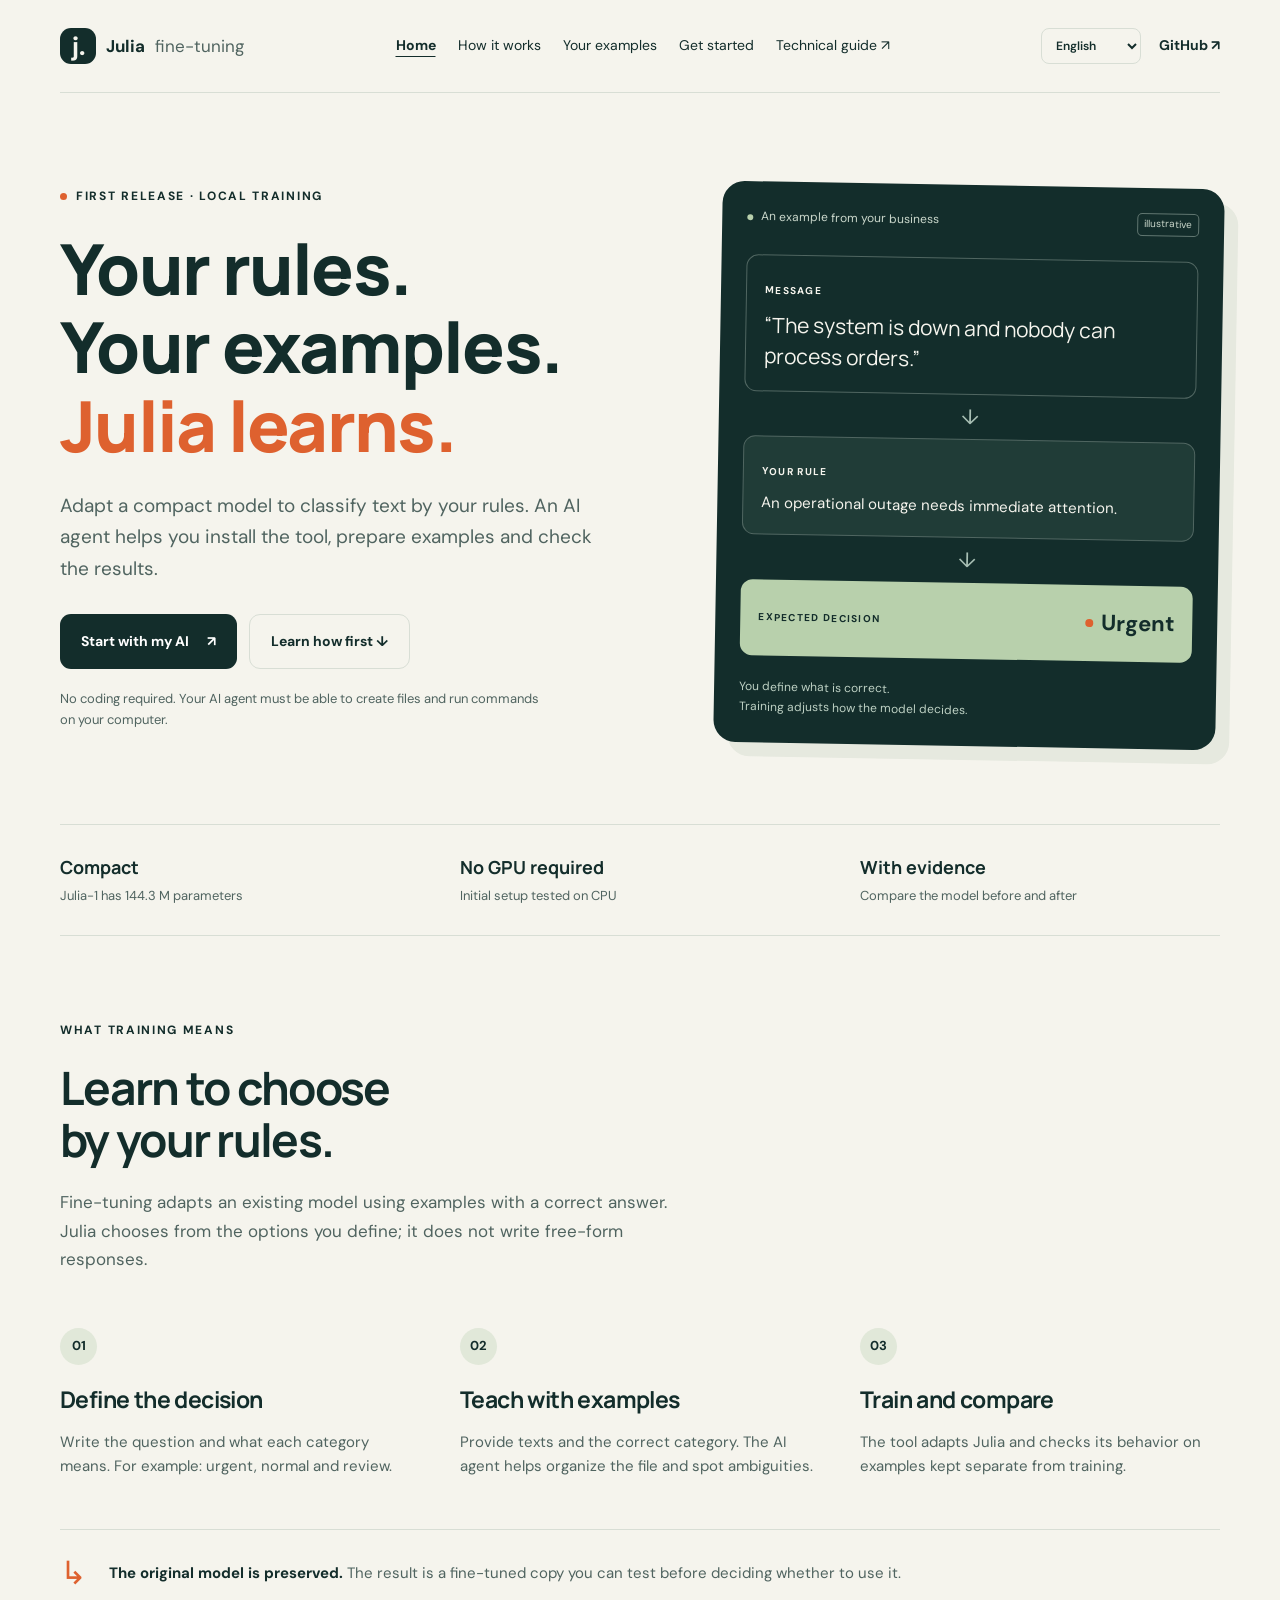
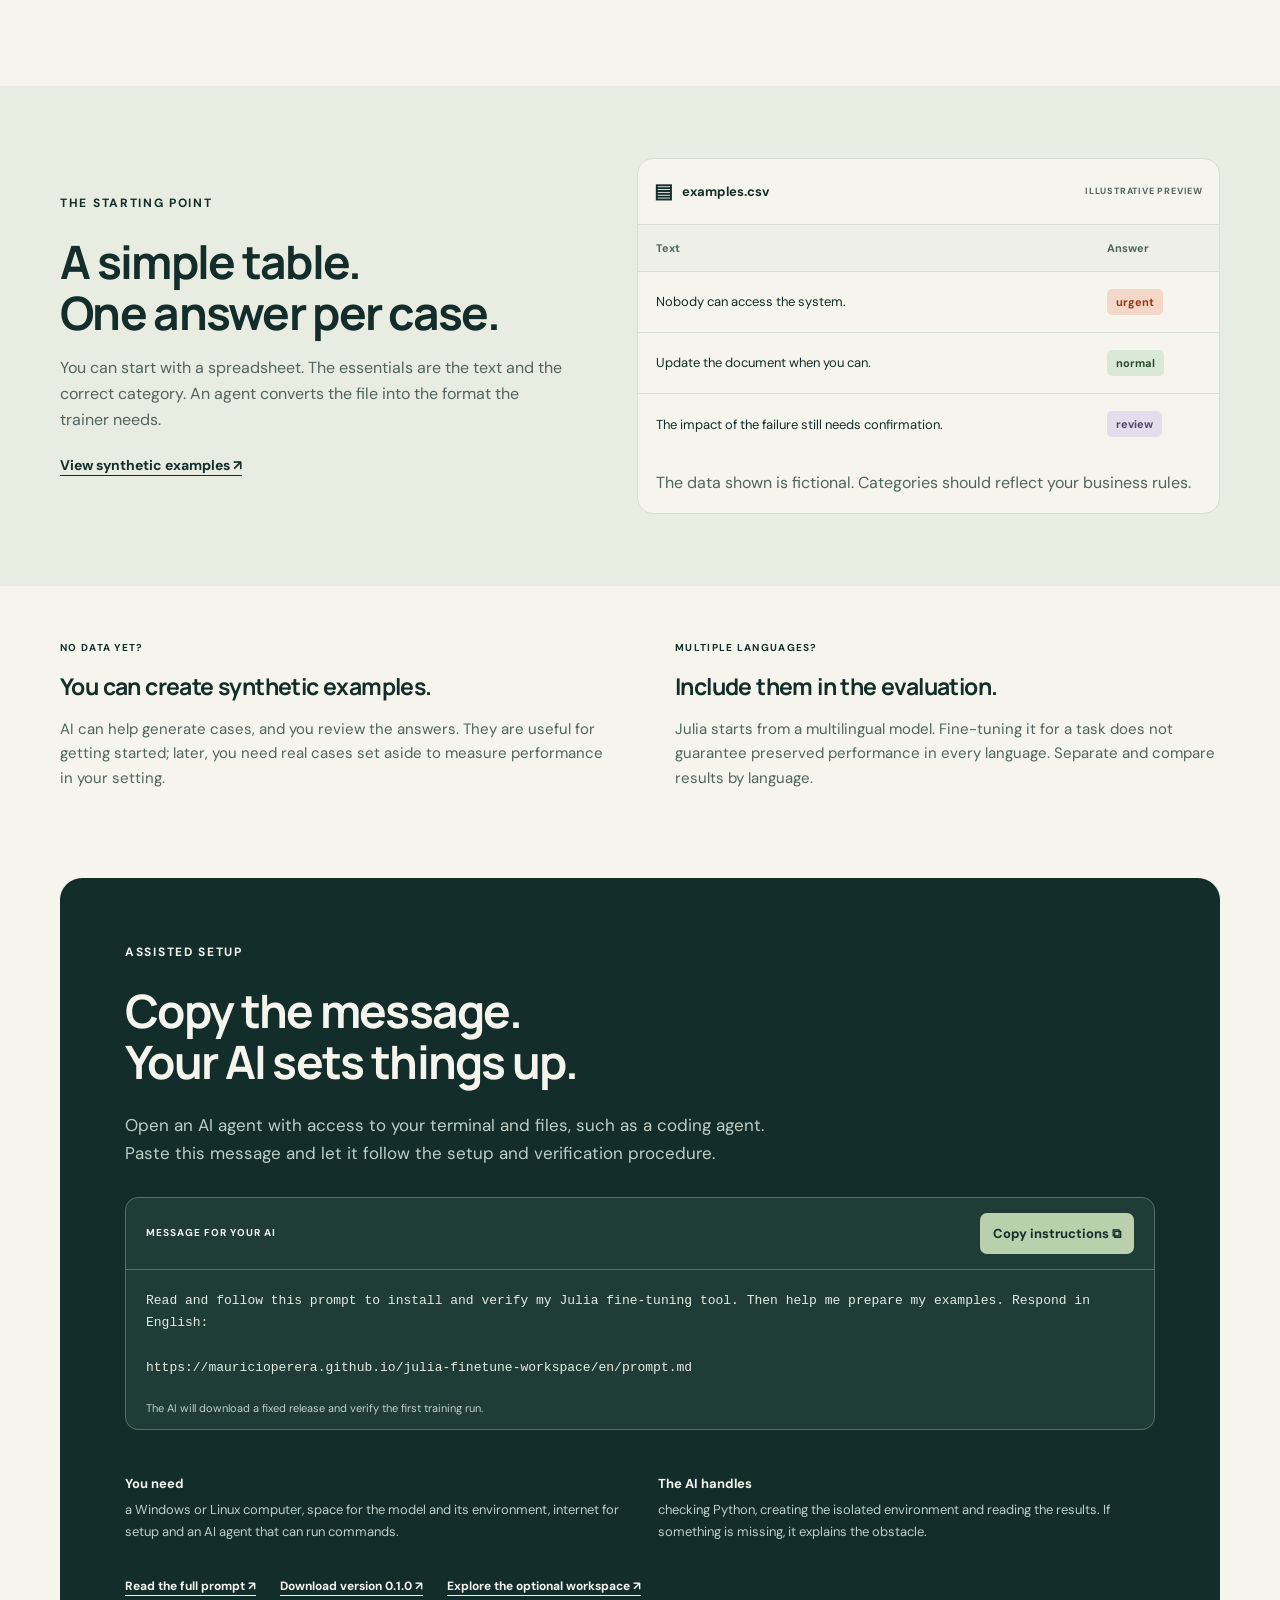
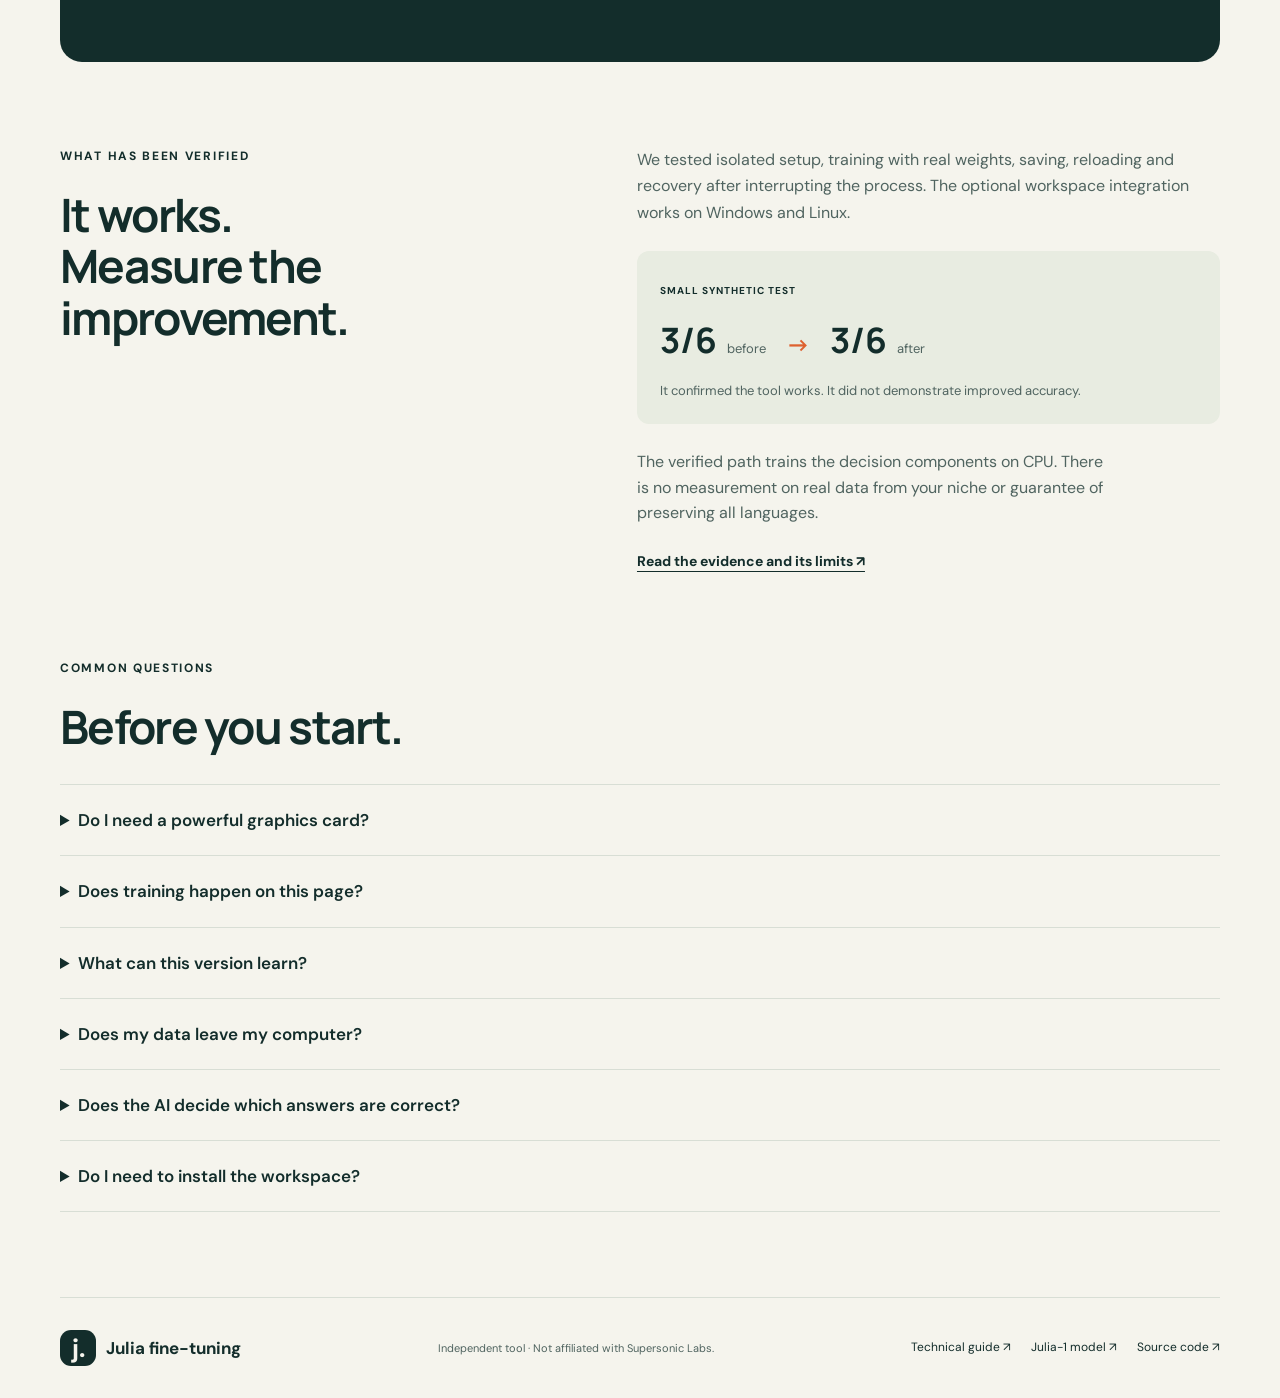
==== commit 549ba86d: "Share landing navigation with technical guides" ====
--- a/docs/en/index.html
+++ b/docs/en/index.html
@@ -19,8 +19,8 @@
 <body>
   <a class="skip" href="#contenido">Skip to content</a>
   <header class="shell topbar">
-    <a class="brand" href="#"><span class="mark" aria-hidden="true">j.</span>Julia <span class="brand-sub">fine-tuning</span></a>
-    <nav aria-label="Main navigation"><a href="#como">How it works</a><a href="#ejemplos">Your examples</a><a href="#empezar">Get started</a><a href="technical.html">Technical guide ↗</a></nav>
+    <a class="brand" href="./"><span class="mark" aria-hidden="true">j.</span>Julia <span class="brand-sub">fine-tuning</span></a>
+    <nav class="site-nav" aria-label="Main navigation"><a href="./" aria-current="page">Home</a><a href="#como">How it works</a><a href="#ejemplos">Your examples</a><a href="#empezar">Get started</a><a href="technical.html">Technical guide ↗</a></nav>
     <div class="header-tools"><select class="language-switch" aria-label="Language"><option value="../">Español</option><option value="./" selected>English</option><option value="../pt/">Português</option></select><a class="repo" href="https://github.com/MauricioPerera/julia-finetune-workspace">GitHub ↗</a></div>
   </header>
   <main id="contenido">
--- a/docs/styles.css
+++ b/docs/styles.css
@@ -25,5 +25,10 @@
 .tech-resources span{color:var(--muted)}
 .tech-resources a{overflow-wrap:anywhere}
 footer>div{flex-wrap:wrap}
+.topbar{flex-wrap:wrap}
+.topbar .site-nav{display:flex;flex-wrap:wrap;gap:12px 22px}
+.site-nav a[aria-current="page"]{font-weight:700;text-decoration:underline;text-underline-offset:6px}
+@media(max-width:1050px){.topbar .site-nav{order:3;width:100%;justify-content:center}.header-tools{margin-left:auto}}
+@media(max-width:650px){.topbar .site-nav{display:flex;justify-content:flex-start;font-size:13px;gap:12px 18px}}
 @media(max-width:900px){.tech-layout{grid-template-columns:minmax(0,1fr);gap:35px}.tech-toc{position:static;display:grid;grid-template-columns:1fr 1fr}.tech-hero{padding-top:45px}}
 @media(max-width:650px){.tech-toc{display:flex;width:100%;gap:10px}.tech-section h2{font-size:27px}.tech-section p{font-size:15px}.tech-layout{padding-bottom:30px}.topbar>.text-link{order:3;width:100%;font-size:12px}.tech-hero{padding:38px 0 30px}}
